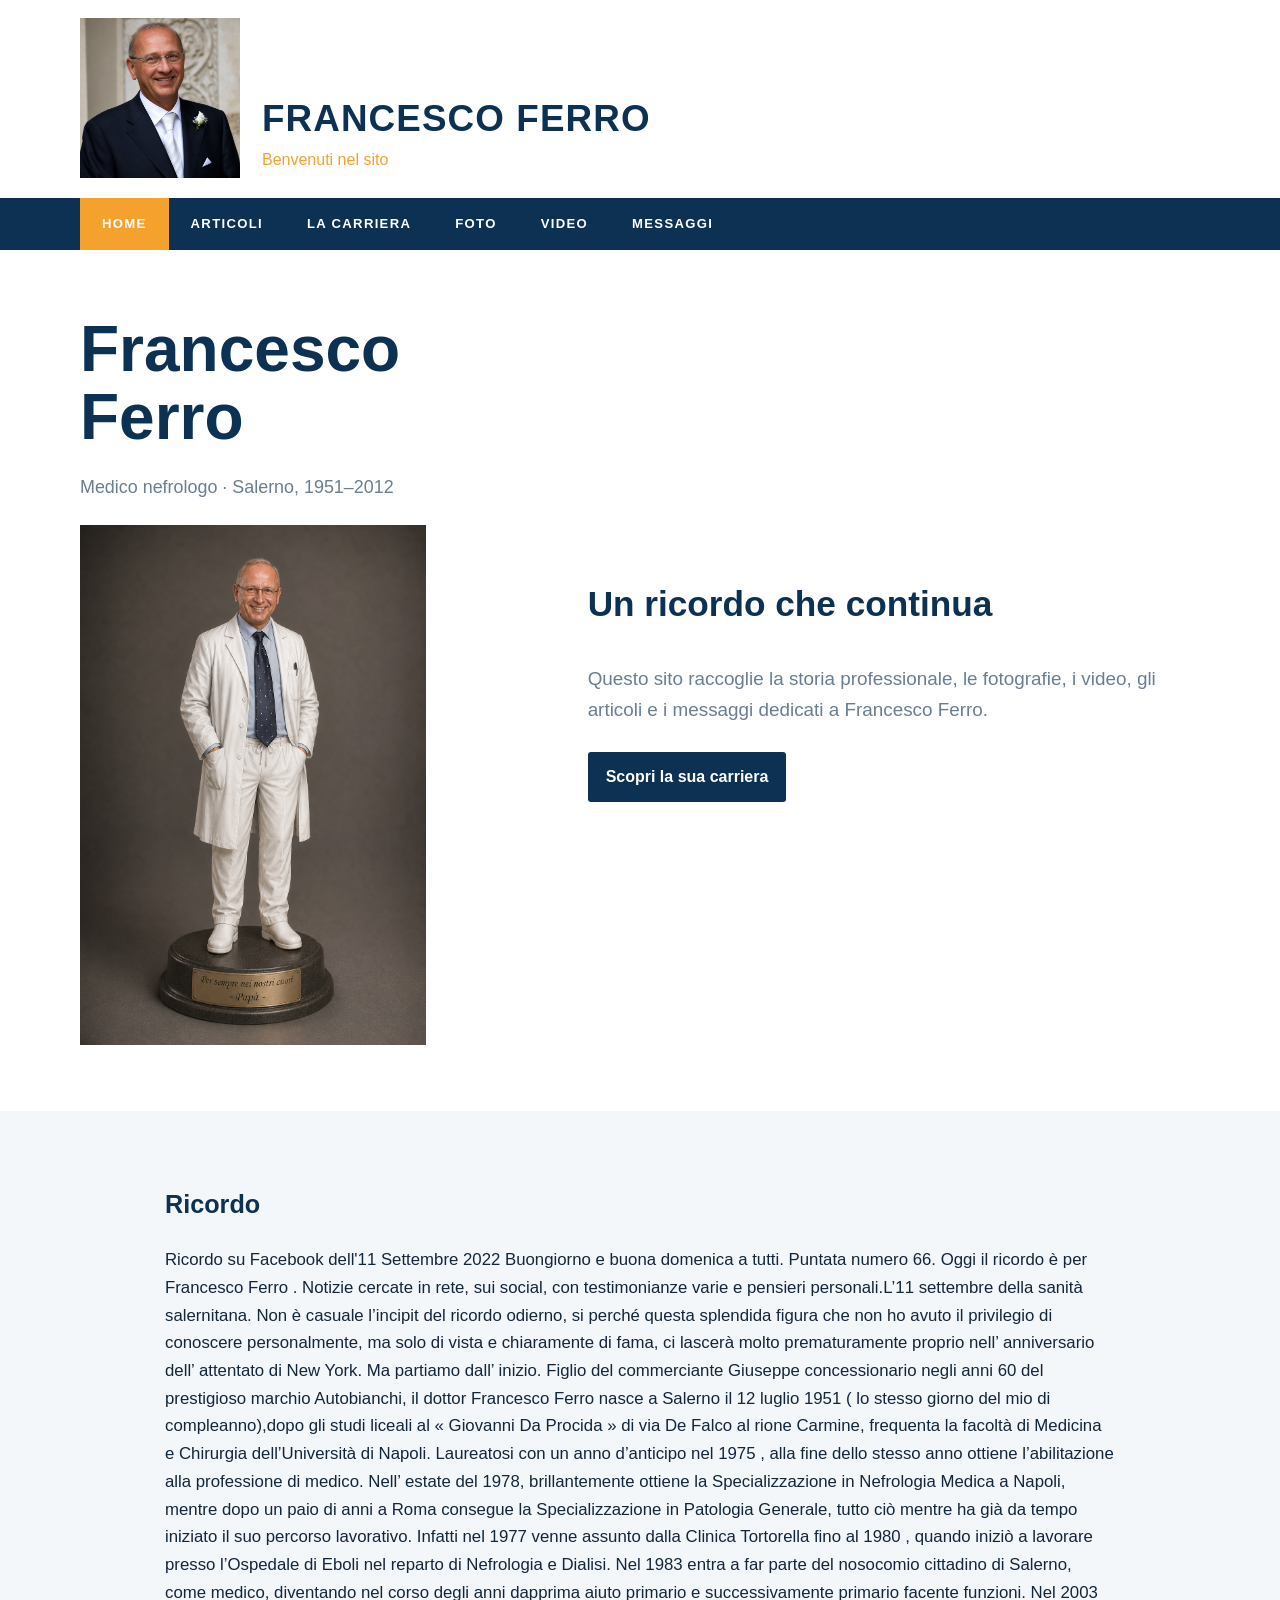
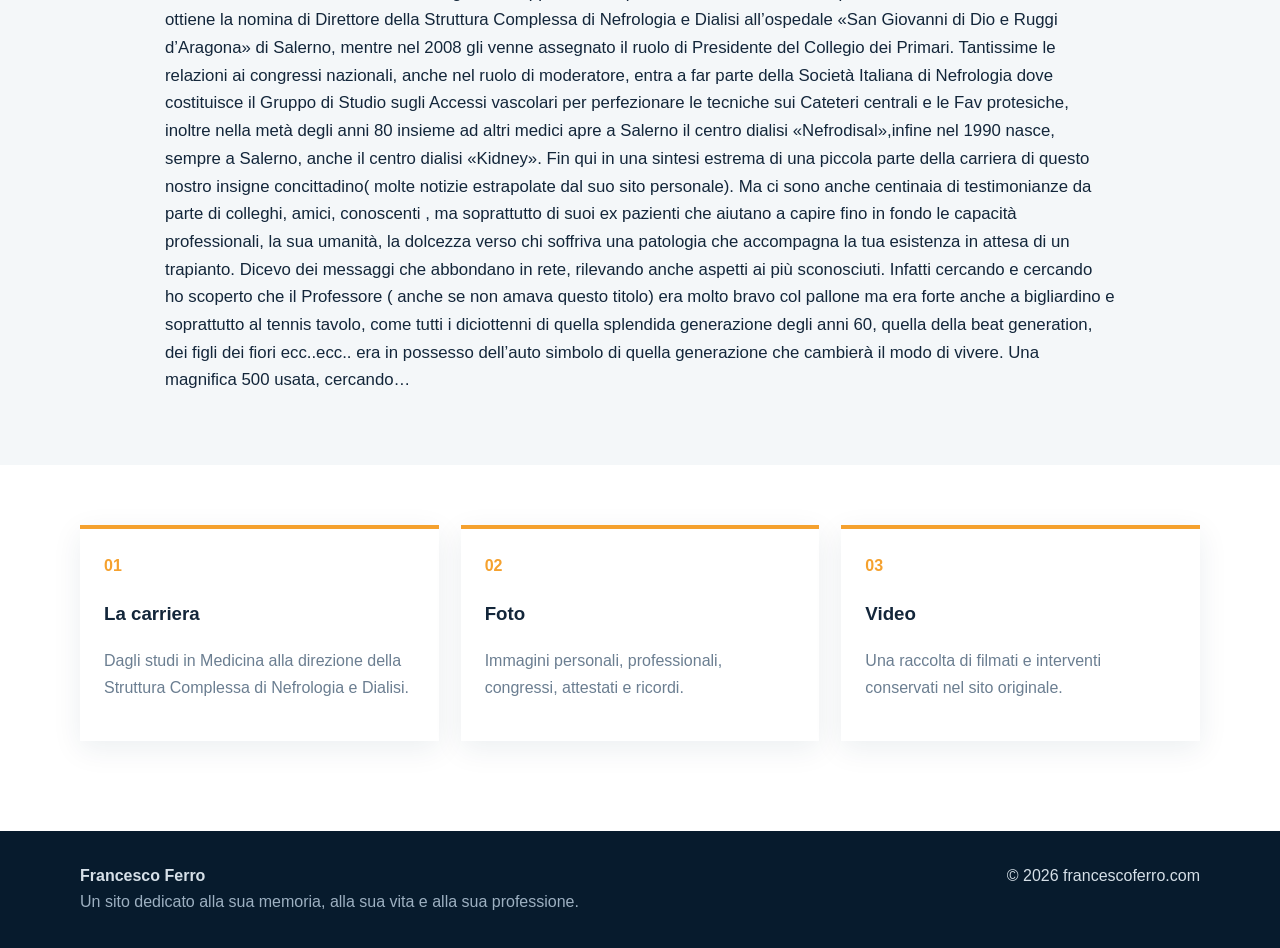
==== index.html @ 2bf76669 "Add files via upload" ====
<!doctype html>
<html lang="it">
<head>
<meta charset="utf-8"><meta name="viewport" content="width=device-width,initial-scale=1">
<meta name="description" content="Sito dedicato alla memoria e alla carriera del Dott. Francesco Ferro.">
<title>Home | Francesco Ferro</title>
<link rel="stylesheet" href="assets/style.css">
</head>
<body>
<header class="masthead"><div class="wrap mast-grid">
<a href="index.html" class="portrait-wrap"><img src="assets/img/francesco-ferro.jpg.png" alt="Francesco Ferro" class="portrait"></a>
<div class="identity"><a href="index.html" class="site-title">FRANCESCO FERRO</a><div class="tagline">Benvenuti nel sito</div></div>
</div></header>
<nav class="nav"><div class="wrap nav-inner"><a class="nav-link active" href="index.html">HOME</a><a class="nav-link " href="articoli.html">ARTICOLI</a><a class="nav-link " href="carriera.html">LA CARRIERA</a><a class="nav-link " href="foto.html">FOTO</a><a class="nav-link " href="video.html">VIDEO</a><a class="nav-link " href="messaggi.html">MESSAGGI</a></div></nav>
<main><section class="page wrap home-grid">
<div>
<h1>Francesco Ferro</h1>
<p class="kicker">Medico nefrologo · Salerno, 1951–2012</p>
<img class="statue" src="assets/img/statuetta-papa.png" alt="Ricordo di Francesco Ferro">
</div>
<div class="home-copy">
<h2>Un ricordo che continua</h2>
<p>Questo sito raccoglie la storia professionale, le fotografie, i video, gli articoli e i messaggi dedicati a Francesco Ferro.</p>
<a class="button" href="carriera.html">Scopri la sua carriera</a>
</div>
</section>
<section class="soft"><div class="wrap prose"><h2>Ricordo</h2><p>Ricordo su Facebook dell&#x27;11 Settembre 2022 Buongiorno e buona domenica a tutti. Puntata numero 66. Oggi il ricordo è per Francesco Ferro . Notizie cercate in rete, sui social, con testimonianze varie e pensieri personali.L’11 settembre della sanità salernitana. Non è casuale l’incipit del ricordo odierno, si perché questa splendida figura che non ho avuto il privilegio di conoscere personalmente, ma solo di vista e chiaramente di fama, ci lascerà molto prematuramente proprio nell’ anniversario dell’ attentato di New York. Ma partiamo dall’ inizio. Figlio del commerciante Giuseppe concessionario negli anni 60 del prestigioso marchio Autobianchi, il dottor Francesco Ferro nasce a Salerno il 12 luglio 1951 ( lo stesso giorno del mio di compleanno),dopo gli studi liceali al « Giovanni Da Procida » di via De Falco al rione Carmine, frequenta la facoltà di Medicina e Chirurgia dell’Università di Napoli. Laureatosi con un anno d’anticipo nel 1975 , alla fine dello stesso anno ottiene l’abilitazione alla professione di medico. Nell’ estate del 1978, brillantemente ottiene la Specializzazione in Nefrologia Medica a Napoli, mentre dopo un paio di anni a Roma consegue la Specializzazione in Patologia Generale, tutto ciò mentre ha già da tempo iniziato il suo percorso lavorativo. Infatti nel 1977 venne assunto dalla Clinica Tortorella fino al 1980 , quando iniziò a lavorare presso l’Ospedale di Eboli nel reparto di Nefrologia e Dialisi. Nel 1983 entra a far parte del nosocomio cittadino di Salerno, come medico, diventando nel corso degli anni dapprima aiuto primario e successivamente primario facente funzioni. Nel 2003 ottiene la nomina di Direttore della Struttura Complessa di Nefrologia e Dialisi all’ospedale «San Giovanni di Dio e Ruggi d’Aragona» di Salerno, mentre nel 2008 gli venne assegnato il ruolo di Presidente del Collegio dei Primari. Tantissime le relazioni ai congressi nazionali, anche nel ruolo di moderatore, entra a far parte della Società Italiana di Nefrologia dove costituisce il Gruppo di Studio sugli Accessi vascolari per perfezionare le tecniche sui Cateteri centrali e le Fav protesiche, inoltre nella metà degli anni 80 insieme ad altri medici apre a Salerno il centro dialisi «Nefrodisal»,infine nel 1990 nasce, sempre a Salerno, anche il centro dialisi «Kidney». Fin qui in una sintesi estrema di una piccola parte della carriera di questo nostro insigne concittadino( molte notizie estrapolate dal suo sito personale). Ma ci sono anche centinaia di testimonianze da parte di colleghi, amici, conoscenti , ma soprattutto di suoi ex pazienti che aiutano a capire fino in fondo le capacità professionali, la sua umanità, la dolcezza verso chi soffriva una patologia che accompagna la tua esistenza in attesa di un trapianto. Dicevo dei messaggi che abbondano in rete, rilevando anche aspetti ai più sconosciuti. Infatti cercando e cercando ho scoperto che il Professore ( anche se non amava questo titolo) era molto bravo col pallone ma era forte anche a bigliardino e soprattutto al tennis tavolo, come tutti i diciottenni di quella splendida generazione degli anni 60, quella della beat generation, dei figli dei fiori ecc..ecc.. era in possesso dell’auto simbolo di quella generazione che cambierà il modo di vivere. Una magnifica 500 usata, cercando…</p></div></section>
<section class="wrap feature-grid">
<a class="feature" href="carriera.html"><span>01</span><h3>La carriera</h3><p>Dagli studi in Medicina alla direzione della Struttura Complessa di Nefrologia e Dialisi.</p></a>
<a class="feature" href="foto.html"><span>02</span><h3>Foto</h3><p>Immagini personali, professionali, congressi, attestati e ricordi.</p></a>
<a class="feature" href="video.html"><span>03</span><h3>Video</h3><p>Una raccolta di filmati e interventi conservati nel sito originale.</p></a>
</section></main>
<footer><div class="wrap footer"><div><strong>Francesco Ferro</strong><br><span>Un sito dedicato alla sua memoria, alla sua vita e alla sua professione.</span></div><div>© 2026 francescoferro.com</div></div></footer>
<script src="assets/site.js"></script>
</body></html>
---- assets/style.css ----
:root{--navy:#0c3152;--orange:#f5a12e;--ink:#13263a;--muted:#6b7e91;--line:#dce4eb;--soft:#f4f7f9;--white:#fff}
*{box-sizing:border-box}html{scroll-behavior:smooth}body{margin:0;font-family:Arial,Helvetica,sans-serif;color:var(--ink);background:#fff;line-height:1.65}img{max-width:100%;display:block}a{color:inherit;text-decoration:none}.wrap{width:min(1120px,calc(100% - 36px));margin:auto}
.masthead{padding:18px 0 20px;background:#fff}.mast-grid{display:flex;align-items:flex-end;gap:22px}.portrait-wrap{width:160px;height:160px;overflow:hidden;flex:0 0 auto}.portrait{width:100%;height:100%;object-fit:cover}.identity{padding-bottom:5px}.site-title{font-size:2.3rem;line-height:1;font-weight:800;letter-spacing:.03em;color:var(--navy)}.tagline{color:var(--orange);margin-top:7px}
.nav{background:var(--navy);position:sticky;top:0;z-index:20}.nav-inner{display:flex;overflow-x:auto}.nav-link{color:#fff;padding:15px 22px;font-weight:800;font-size:.82rem;letter-spacing:.1em;white-space:nowrap}.nav-link:hover,.nav-link.active{background:var(--orange)}
.page{padding:54px 0 66px}.narrow{max-width:900px}h1{font-size:clamp(2.2rem,5vw,4rem);line-height:1.05;margin:.2em 0 .35em;color:var(--navy)}h2{color:var(--navy)}.eyebrow{font-size:.76rem;letter-spacing:.14em;font-weight:800;color:var(--orange)}.lead,.kicker{color:var(--muted);font-size:1.12rem}.prose{font-size:1.05rem}.prose p{margin:0 0 1.15em}.career p:first-child::first-letter{font-size:3.2rem;float:left;line-height:.8;padding-right:8px;color:var(--orange);font-weight:700}
.home-grid{display:grid;grid-template-columns:.85fr 1.15fr;gap:55px;align-items:center}.statue{max-height:520px;object-fit:contain;margin-top:22px}.home-copy h2{font-size:2.2rem}.home-copy p{font-size:1.18rem;color:var(--muted)}.button{display:inline-block;background:var(--navy);color:white;border-radius:3px;padding:12px 18px;font-weight:700;margin-top:8px}.button:hover{background:var(--orange)}.soft{background:var(--soft);padding:52px 0}.soft .prose{max-width:950px}.feature-grid{padding:60px 0;display:grid;grid-template-columns:repeat(3,1fr);gap:22px}.feature{border-top:4px solid var(--orange);padding:24px;background:#fff;box-shadow:0 8px 28px rgba(12,49,82,.08)}.feature span{font-weight:800;color:var(--orange)}.feature p{color:var(--muted)}
.article-grid{display:grid;grid-template-columns:repeat(2,1fr);gap:24px;margin-top:30px}.article-card{border:1px solid var(--line);padding:30px}.article-card:hover{border-color:var(--orange)}.article-card span{font-weight:700;color:var(--orange)}.article img{margin:25px auto;max-height:900px;object-fit:contain}.article figure{margin:20px 0}
.gallery{display:grid;grid-template-columns:repeat(4,1fr);gap:14px;margin-top:32px}.photo{border:0;background:#fff;padding:0;cursor:pointer;text-align:left;box-shadow:0 4px 16px rgba(0,0,0,.07)}.photo img{width:100%;height:190px;object-fit:cover}.photo span{display:block;padding:10px 12px;font-size:.85rem;color:var(--muted)}.lightbox{position:fixed;inset:0;background:rgba(4,16,29,.93);z-index:50;display:grid;place-items:center;padding:35px}.lightbox[hidden]{display:none}.lightbox img{max-height:90vh;max-width:92vw}.close{position:absolute;right:22px;top:14px;background:none;border:0;color:white;font-size:2.6rem;cursor:pointer}
.video-grid{display:grid;grid-template-columns:repeat(2,1fr);gap:24px;margin-top:32px}.video-card{aspect-ratio:16/9;background:#000}.video-card iframe{width:100%;height:100%;border:0}.notice{background:var(--soft);border-left:5px solid var(--orange);padding:26px 28px;margin-top:28px}.notice h2{margin-top:0}
footer{background:#071b2d;color:#d6e0e8;margin-top:30px}.footer{padding:32px 0;display:flex;justify-content:space-between;gap:24px}.footer span{color:#9db0c1}
@media(max-width:800px){.mast-grid{align-items:center}.portrait-wrap{width:110px;height:110px}.site-title{font-size:1.7rem}.home-grid{grid-template-columns:1fr}.feature-grid,.article-grid,.video-grid{grid-template-columns:1fr}.gallery{grid-template-columns:repeat(2,1fr)}.footer{flex-direction:column}.nav-link{padding:13px 16px}}
@media(max-width:480px){.portrait-wrap{width:82px;height:82px}.site-title{font-size:1.35rem}.tagline{font-size:.9rem}.gallery{grid-template-columns:1fr}.photo img{height:240px}}
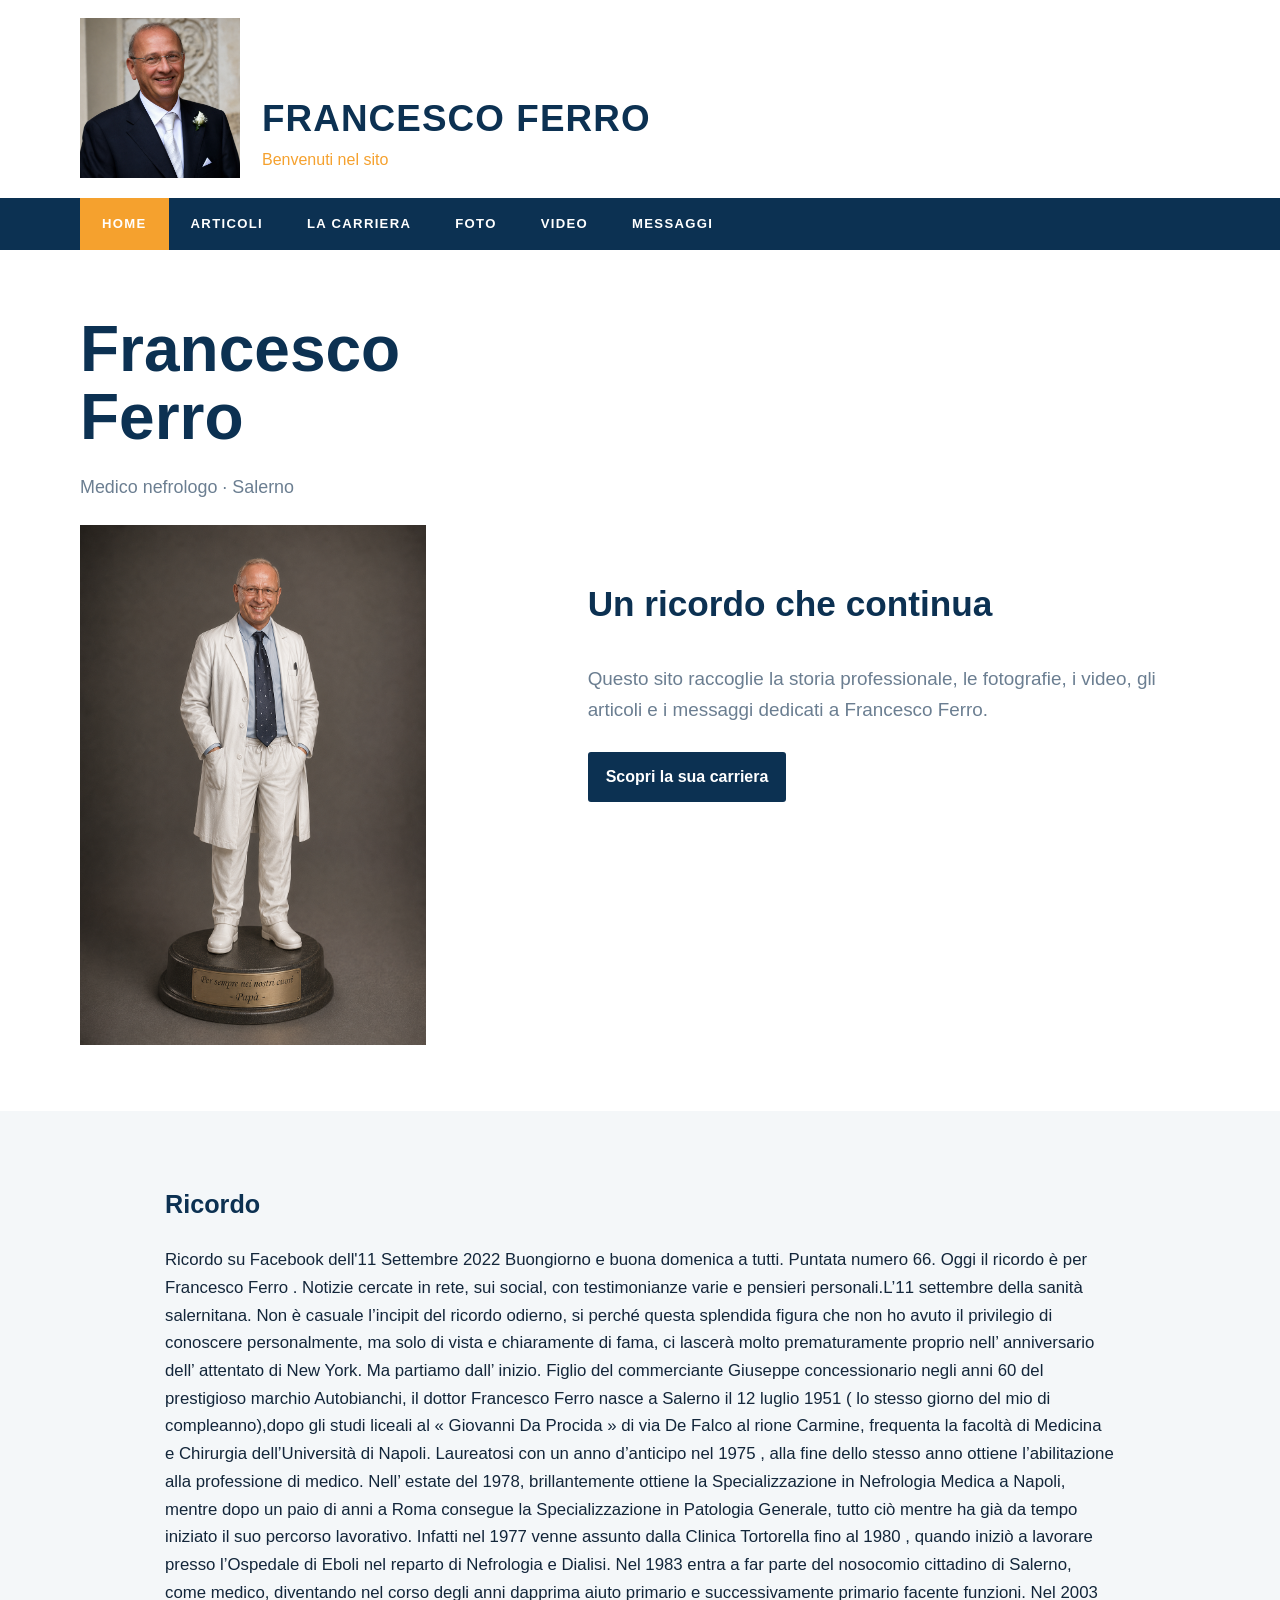
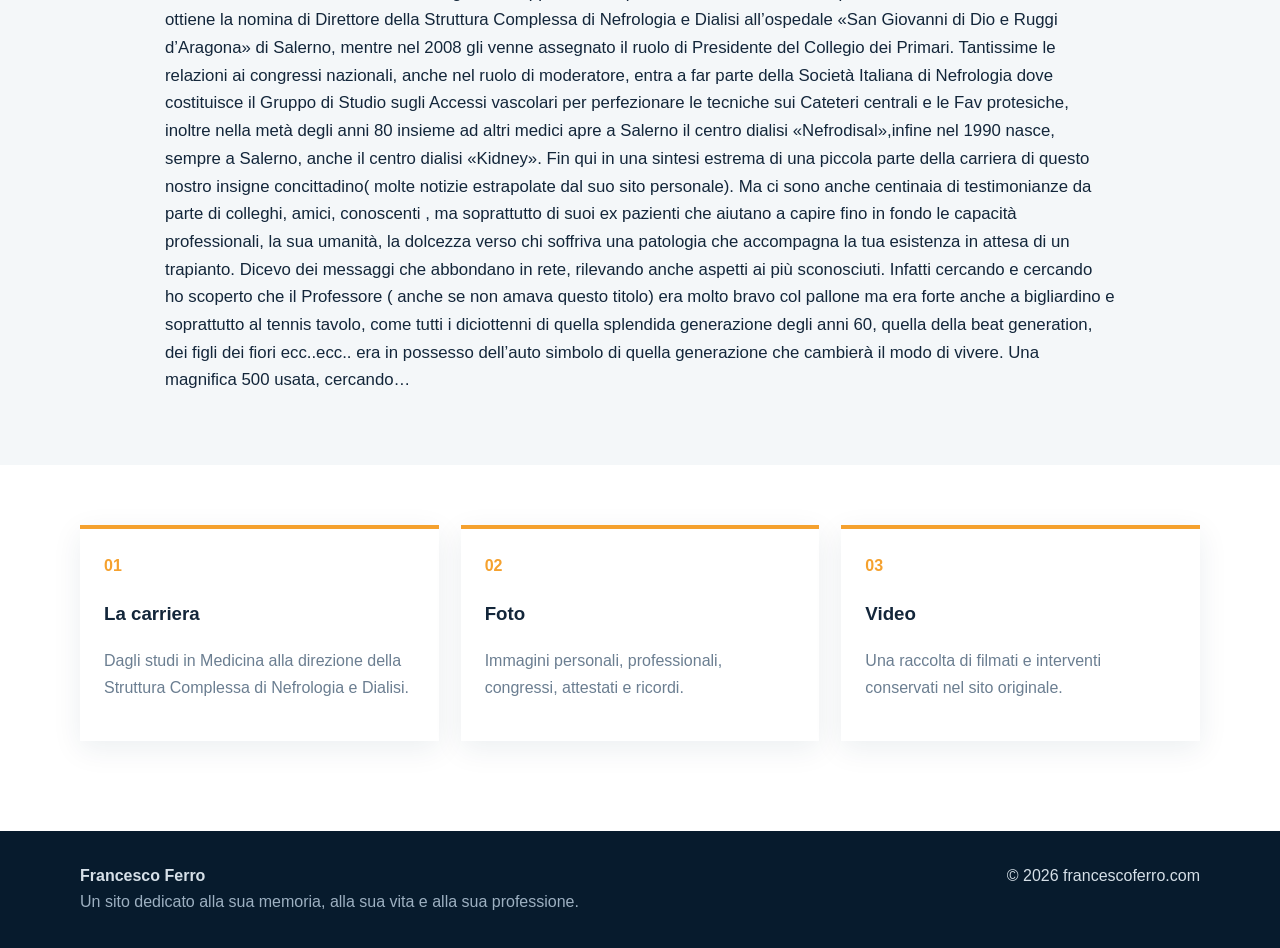
==== commit 42819daa: "Add files via upload" ====
--- a/index.html
+++ b/index.html
@@ -15,7 +15,7 @@
 <main><section class="page wrap home-grid">
 <div>
 <h1>Francesco Ferro</h1>
-<p class="kicker">Medico nefrologo · Salerno, 1951–2012</p>
+<p class="kicker">Medico nefrologo · Salerno</p>
 <img class="statue" src="assets/img/statuetta-papa.png" alt="Ricordo di Francesco Ferro">
 </div>
 <div class="home-copy">
--- a/assets/style.css
+++ b/assets/style.css
@@ -11,3 +11,5 @@
 footer{background:#071b2d;color:#d6e0e8;margin-top:30px}.footer{padding:32px 0;display:flex;justify-content:space-between;gap:24px}.footer span{color:#9db0c1}
 @media(max-width:800px){.mast-grid{align-items:center}.portrait-wrap{width:110px;height:110px}.site-title{font-size:1.7rem}.home-grid{grid-template-columns:1fr}.feature-grid,.article-grid,.video-grid{grid-template-columns:1fr}.gallery{grid-template-columns:repeat(2,1fr)}.footer{flex-direction:column}.nav-link{padding:13px 16px}}
 @media(max-width:480px){.portrait-wrap{width:82px;height:82px}.site-title{font-size:1.35rem}.tagline{font-size:.9rem}.gallery{grid-template-columns:1fr}.photo img{height:240px}}
+
+.guest-tools{display:flex;align-items:center;gap:16px;margin:28px 0}.guest-tools input{flex:1;min-width:0;padding:12px 14px;border:1px solid var(--line);font:inherit}.guest-tools span{color:var(--muted);white-space:nowrap}.guest-message{padding:22px 0;border-bottom:1px solid var(--line)}.guest-message[hidden]{display:none}.guest-meta{display:flex;justify-content:space-between;gap:18px;color:var(--navy)}.guest-meta time{font-size:.9rem;color:var(--muted);white-space:nowrap}.guest-message p{margin:.55em 0 0}.guest-pagination{display:flex;justify-content:center;align-items:center;gap:18px;margin-top:34px}.guest-pagination .button{border:0;cursor:pointer;margin:0}.guest-pagination .button:disabled{opacity:.4;cursor:not-allowed}@media(max-width:600px){.guest-tools,.guest-meta{align-items:flex-start;flex-direction:column}.guest-tools{gap:8px}.guest-tools input{width:100%}.guest-pagination{gap:10px;flex-wrap:wrap}}
